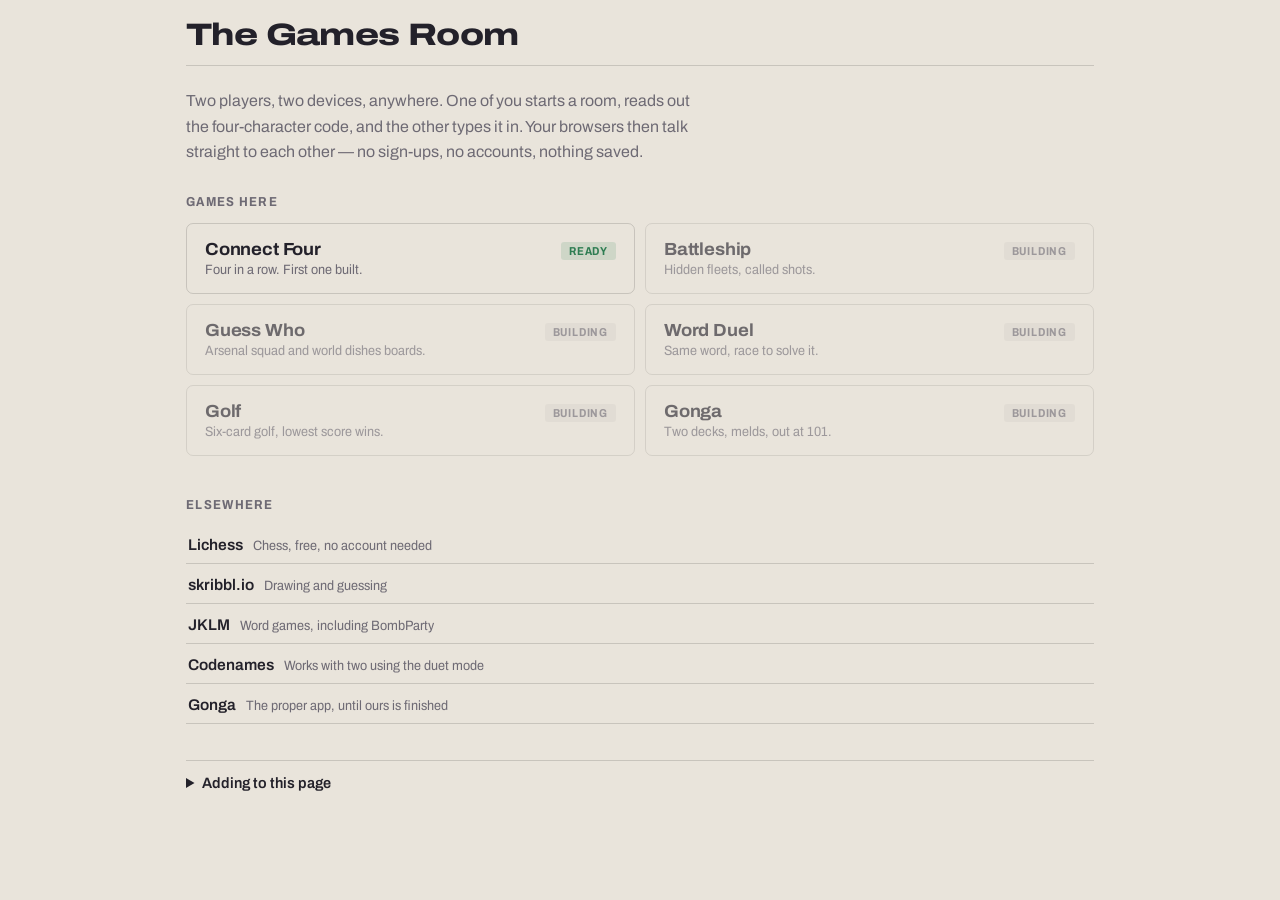
==== index.html @ 80602c5e "Add files via upload" ====
<!DOCTYPE html>
<html lang="en">
<head>
<meta charset="utf-8">
<meta name="viewport" content="width=device-width, initial-scale=1, viewport-fit=cover">
<title>The Games Room</title>
<link rel="preconnect" href="https://fonts.googleapis.com">
<link rel="preconnect" href="https://fonts.gstatic.com" crossorigin>
<link href="https://fonts.googleapis.com/css2?family=Archivo:wdth,wght@62..125,400..800&display=swap" rel="stylesheet">
<link rel="stylesheet" href="base.css">
<style>
  .intro { margin: 22px 0 30px; max-width: 56ch; }
  .intro p { margin: 0; font-size: 16px; line-height: 1.6; color: var(--mute); }

  h2.section {
    margin: 0 0 14px; font-size: 13px; letter-spacing: .1em;
    text-transform: uppercase; color: var(--mute);
    font-variation-settings: 'wdth' 88, 'wght' 700;
  }

  .games { display: grid; gap: 10px; grid-template-columns: 1fr; margin-bottom: 42px; }
  @media (min-width: 620px) { .games { grid-template-columns: 1fr 1fr; } }

  .game {
    display: flex; align-items: baseline; gap: 12px;
    padding: 16px 18px; border-radius: 7px;
    border: 1px solid var(--rule);
    text-decoration: none; color: inherit;
    transition: border-color .15s, background .15s;
  }
  a.game:hover { border-color: var(--accent); background: var(--sunk); }
  .game .name {
    font-size: 17.5px; font-variation-settings: 'wdth' 105, 'wght' 700;
    letter-spacing: -.01em;
  }
  .game .blurb { display: block; font-size: 13.5px; color: var(--mute); font-variation-settings: 'wdth' 92, 'wght' 400; margin-top: 3px; letter-spacing: 0; }
  .game .tag {
    margin-left: auto; flex: none; font-size: 11.5px; letter-spacing: .07em;
    text-transform: uppercase; font-variation-settings: 'wdth' 85, 'wght' 700;
    padding: 3px 8px; border-radius: 3px; white-space: nowrap;
  }
  .game .tag.ready { color: var(--ok); background: color-mix(in srgb, var(--ok) 14%, transparent); }
  .game .tag.soon { color: var(--mute); background: var(--sunk); }
  .game.pending { opacity: .62; }

  .links { display: grid; gap: 2px; margin-bottom: 36px; }
  .links a {
    display: flex; align-items: baseline; gap: 10px; flex-wrap: wrap;
    padding: 10px 2px; color: inherit; text-decoration: none;
    border-bottom: 1px solid var(--rule);
    font-size: 15.5px; font-variation-settings: 'wdth' 100, 'wght' 600;
  }
  .links a:hover { color: var(--accent); }
  .links a span { font-size: 13.5px; color: var(--mute); font-variation-settings: 'wdth' 92, 'wght' 400; }
</style>
</head>
<body>
<div class="wrap">

  <div class="bar">
    <h1>The Games Room</h1>
  </div>

  <div class="intro">
    <p>Two players, two devices, anywhere. One of you starts a room, reads out the four-character
       code, and the other types it in. Your browsers then talk straight to each other &mdash; no
       sign-ups, no accounts, nothing saved.</p>
  </div>

  <h2 class="section">Games here</h2>
  <div class="games">

    <a class="game" href="connect-four.html">
      <span class="name">Connect Four<span class="blurb">Four in a row. First one built.</span></span>
      <span class="tag ready">Ready</span>
    </a>

    <div class="game pending">
      <span class="name">Battleship<span class="blurb">Hidden fleets, called shots.</span></span>
      <span class="tag soon">Building</span>
    </div>

    <div class="game pending">
      <span class="name">Guess Who<span class="blurb">Arsenal squad and world dishes boards.</span></span>
      <span class="tag soon">Building</span>
    </div>

    <div class="game pending">
      <span class="name">Word Duel<span class="blurb">Same word, race to solve it.</span></span>
      <span class="tag soon">Building</span>
    </div>

    <div class="game pending">
      <span class="name">Golf<span class="blurb">Six-card golf, lowest score wins.</span></span>
      <span class="tag soon">Building</span>
    </div>

    <div class="game pending">
      <span class="name">Gonga<span class="blurb">Two decks, melds, out at 101.</span></span>
      <span class="tag soon">Building</span>
    </div>

  </div>

  <h2 class="section">Elsewhere</h2>
  <div class="links">
    <a href="https://lichess.org/" target="_blank" rel="noopener">Lichess <span>Chess, free, no account needed</span></a>
    <a href="https://skribbl.io/" target="_blank" rel="noopener">skribbl.io <span>Drawing and guessing</span></a>
    <a href="https://jklm.fun/" target="_blank" rel="noopener">JKLM <span>Word games, including BombParty</span></a>
    <a href="https://codenames.game/" target="_blank" rel="noopener">Codenames <span>Works with two using the duet mode</span></a>
    <a href="https://playgonga.com/" target="_blank" rel="noopener">Gonga <span>The proper app, until ours is finished</span></a>
  </div>

  <details class="help">
    <summary>Adding to this page</summary>
    <p>The Elsewhere list is plain HTML near the bottom of <code>index.html</code>. Copy one of the
       lines, change the address and the text, and commit. Anything in the top list marked Building
       has no page behind it yet.</p>
  </details>

</div>
</body>
</html>
---- base.css ----
/* Shared shell for every page: warm paper page, dark "board" objects sitting on it.
   Each game overrides --board / --accent for its own identity. */

:root {
  color-scheme: light dark;

  --page: #E9E4DB;
  --ink: #23212A;
  --mute: #6E6A74;
  --rule: rgba(0, 0, 0, .14);
  --sunk: rgba(0, 0, 0, .05);

  --board: #0E4A55;
  --board-edge: #093740;
  --recess: #0A3B44;
  --accent: #D64545;
  --accent-2: #E8B33C;

  --ok: #2E7D52;
  --warn: #B26A12;
  --bad: #B23A34;

  box-sizing: border-box;
  padding-top: env(safe-area-inset-top, 0px);
  padding-bottom: env(safe-area-inset-bottom, 0px);
}

@media (prefers-color-scheme: dark) {
  :root:not([data-theme="light"]) {
    --page: #16151A;
    --ink: #E7E4E0;
    --mute: #969199;
    --rule: rgba(255, 255, 255, .16);
    --sunk: rgba(255, 255, 255, .05);
    --board: #0C3C45;
    --board-edge: #072B32;
    --recess: #082F36;
    --ok: #62BE8E;
    --warn: #DDA24A;
    --bad: #E0736B;
    color-scheme: dark;
  }
}

:root[data-theme="dark"] {
  --page: #16151A;
  --ink: #E7E4E0;
  --mute: #969199;
  --rule: rgba(255, 255, 255, .16);
  --sunk: rgba(255, 255, 255, .05);
  --board: #0C3C45;
  --board-edge: #072B32;
  --recess: #082F36;
  --ok: #62BE8E;
  --warn: #DDA24A;
  --bad: #E0736B;
  color-scheme: dark;
}

*, *::before, *::after { box-sizing: border-box; }
html { scroll-padding-top: env(safe-area-inset-top, 0px); }

body {
  margin: 0;
  background: var(--page);
  color: var(--ink);
  font-family: 'Archivo', 'Helvetica Neue', Arial, sans-serif;
  font-variation-settings: 'wdth' 100;
  -webkit-font-smoothing: antialiased;
}

.wrap {
  max-width: 940px;
  margin: 0 auto;
  padding-block: 20px 56px;
  padding-inline: 16px;
}

/* ---- top bar ---- */
.bar {
  display: flex; align-items: baseline; flex-wrap: wrap;
  gap: 8px 18px; padding-bottom: 14px;
  border-bottom: 1px solid var(--rule);
}
.bar h1 {
  margin: 0;
  font-size: clamp(22px, 4.5vw, 31px);
  font-weight: 800; font-variation-settings: 'wdth' 125, 'wght' 800;
  letter-spacing: -.02em; line-height: 1; text-wrap: balance;
}
.bar .status { font-size: 14px; color: var(--mute); font-variation-settings: 'wdth' 88; }
.bar-actions { margin-left: auto; display: flex; gap: 8px; flex-wrap: wrap; }

.home {
  font-size: 13.5px; color: var(--mute); text-decoration: none;
  font-variation-settings: 'wdth' 90, 'wght' 600;
}
.home:hover { color: var(--ink); text-decoration: underline; }

/* ---- buttons ---- */
button { font: inherit; cursor: pointer; border-radius: 4px; transition: background .15s, border-color .15s, color .15s; }
.btn {
  padding: 8px 14px; font-size: 13.5px;
  font-variation-settings: 'wdth' 92, 'wght' 600;
  background: transparent; color: var(--ink);
  border: 1px solid var(--rule);
}
.btn:hover:not(:disabled) { background: var(--sunk); }
.btn:disabled { opacity: .45; cursor: default; }
.btn.primary { border-color: var(--accent); color: var(--accent); }
.btn.primary:hover:not(:disabled) { background: color-mix(in srgb, var(--accent) 12%, transparent); }
:focus-visible { outline: 3px solid var(--accent); outline-offset: 2px; }

/* ---- lobby ---- */
.lobby { margin-top: 26px; display: grid; gap: 14px; max-width: 460px; }
.lobby h2 {
  margin: 0; font-size: 17px;
  font-variation-settings: 'wdth' 100, 'wght' 700;
  letter-spacing: -.01em;
}
.lobby p { margin: 0; font-size: 14.5px; line-height: 1.55; color: var(--mute); }
.lobby-row { display: flex; gap: 8px; flex-wrap: wrap; align-items: center; }
.lobby input {
  font: inherit; font-size: 16px; letter-spacing: .18em; text-transform: uppercase;
  font-variation-settings: 'wdth' 100, 'wght' 600;
  padding: 8px 12px; width: 8em; min-width: 0;
  background: var(--page); color: var(--ink);
  border: 1px solid var(--rule); border-radius: 4px;
}

.code-plate {
  display: flex; align-items: center; gap: 14px; flex-wrap: wrap;
  padding: 14px 16px; border-radius: 6px;
  background: color-mix(in srgb, var(--accent) 10%, transparent);
  border-left: 4px solid var(--accent);
}
.code-plate .label { font-size: 12.5px; color: var(--mute); font-variation-settings: 'wdth' 88; letter-spacing: .04em; }
.code-plate .code {
  font-size: clamp(30px, 8vw, 42px); line-height: 1;
  font-variation-settings: 'wdth' 120, 'wght' 800;
  letter-spacing: .1em; font-variant-numeric: tabular-nums;
}

.note { font-size: 13.5px; line-height: 1.55; color: var(--mute); }
.note.bad { color: var(--bad); }
.note.ok { color: var(--ok); }

/* ---- turn strip ---- */
.turn {
  margin: 20px 0 16px; display: flex; align-items: center; gap: 11px; flex-wrap: wrap;
  font-size: 15.5px; font-variation-settings: 'wdth' 100, 'wght' 600;
}
.turn .dot { width: 15px; height: 15px; border-radius: 50%; flex: none; box-shadow: inset 0 -2px 3px rgba(0,0,0,.28); }
.turn .dot.p1 { background: var(--accent); }
.turn .dot.p2 { background: var(--accent-2); }
.turn .sub { font-size: 13.5px; color: var(--mute); font-variation-settings: 'wdth' 90, 'wght' 500; }

/* ---- footer notes ---- */
details.help { margin-top: 30px; border-top: 1px solid var(--rule); padding-top: 14px; }
details.help summary { cursor: pointer; font-size: 15px; font-variation-settings: 'wdth' 95, 'wght' 600; }
details.help p, details.help li { font-size: 14.5px; line-height: 1.6; color: var(--mute); max-width: 62ch; }
details.help ul { padding-left: 18px; }
details.help li { margin-bottom: 5px; }

@media (prefers-reduced-motion: reduce) {
  * { animation-duration: .01ms !important; transition-duration: .01ms !important; }
}
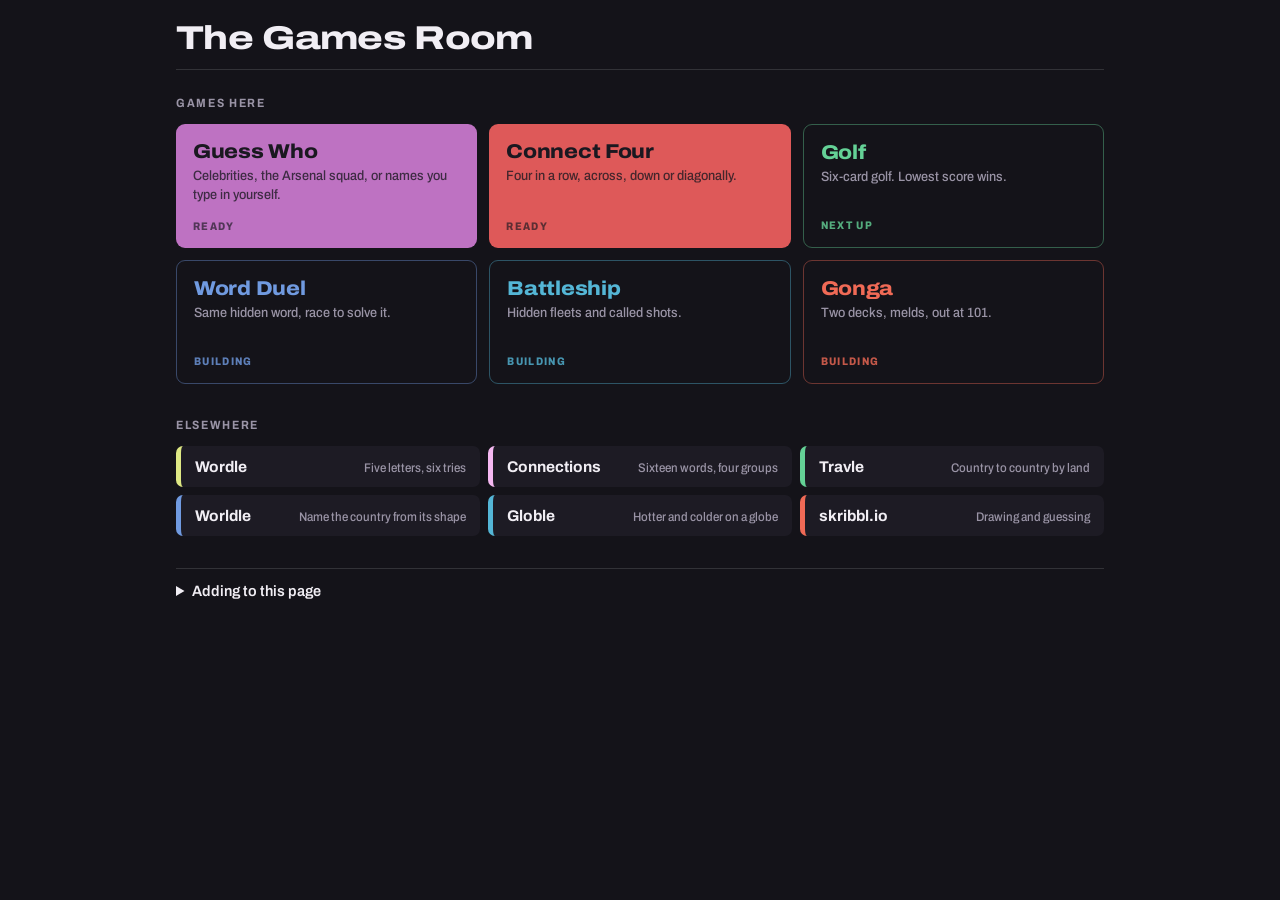
==== commit 2f4a170c: "Rename index (1).html to index.html" ====
--- a/index.html
+++ b/index.html
@@ -9,49 +9,74 @@
 <link href="https://fonts.googleapis.com/css2?family=Archivo:wdth,wght@62..125,400..800&display=swap" rel="stylesheet">
 <link rel="stylesheet" href="base.css">
 <style>
-  .intro { margin: 22px 0 30px; max-width: 56ch; }
-  .intro p { margin: 0; font-size: 16px; line-height: 1.6; color: var(--mute); }
+  .bar h1 { color: var(--ink); }
 
   h2.section {
-    margin: 0 0 14px; font-size: 13px; letter-spacing: .1em;
+    margin: 34px 0 14px; font-size: 12px; letter-spacing: .14em;
     text-transform: uppercase; color: var(--mute);
     font-variation-settings: 'wdth' 88, 'wght' 700;
   }
+  h2.section:first-of-type { margin-top: 26px; }
 
-  .games { display: grid; gap: 10px; grid-template-columns: 1fr; margin-bottom: 42px; }
-  @media (min-width: 620px) { .games { grid-template-columns: 1fr 1fr; } }
+  .games { display: grid; gap: 12px; grid-template-columns: 1fr; }
+  @media (min-width: 560px) { .games { grid-template-columns: 1fr 1fr; } }
+  @media (min-width: 880px) { .games { grid-template-columns: 1fr 1fr 1fr; } }
 
   .game {
-    display: flex; align-items: baseline; gap: 12px;
-    padding: 16px 18px; border-radius: 7px;
-    border: 1px solid var(--rule);
-    text-decoration: none; color: inherit;
-    transition: border-color .15s, background .15s;
+    --fill: var(--c-cyan);
+    display: flex; flex-direction: column; gap: 5px;
+    min-height: 124px;
+    padding: 16px 17px; border-radius: 9px;
+    background: var(--fill); color: var(--on-colour);
+    text-decoration: none;
+    transition: transform .16s cubic-bezier(.3,.7,.4,1), filter .16s;
   }
-  a.game:hover { border-color: var(--accent); background: var(--sunk); }
+  a.game:hover { transform: translateY(-3px); filter: brightness(1.08); }
+  a.game:active { transform: translateY(-1px); }
+
   .game .name {
-    font-size: 17.5px; font-variation-settings: 'wdth' 105, 'wght' 700;
-    letter-spacing: -.01em;
+    font-size: 20px; font-variation-settings: 'wdth' 112, 'wght' 800;
+    letter-spacing: -.015em; line-height: 1.1;
   }
-  .game .blurb { display: block; font-size: 13.5px; color: var(--mute); font-variation-settings: 'wdth' 92, 'wght' 400; margin-top: 3px; letter-spacing: 0; }
+  .game .blurb {
+    font-size: 13.5px; line-height: 1.4; opacity: .78;
+    font-variation-settings: 'wdth' 92, 'wght' 500;
+  }
   .game .tag {
-    margin-left: auto; flex: none; font-size: 11.5px; letter-spacing: .07em;
-    text-transform: uppercase; font-variation-settings: 'wdth' 85, 'wght' 700;
-    padding: 3px 8px; border-radius: 3px; white-space: nowrap;
+    margin-top: auto; font-size: 11px; letter-spacing: .12em;
+    text-transform: uppercase; font-variation-settings: 'wdth' 85, 'wght' 800;
+    opacity: .66;
   }
-  .game .tag.ready { color: var(--ok); background: color-mix(in srgb, var(--ok) 14%, transparent); }
-  .game .tag.soon { color: var(--mute); background: var(--sunk); }
-  .game.pending { opacity: .62; }
 
-  .links { display: grid; gap: 2px; margin-bottom: 36px; }
+  /* not built yet: the colour drops back to an outline */
+  .game.pending {
+    background: transparent;
+    color: var(--fill);
+    border: 1px solid color-mix(in srgb, var(--fill) 40%, transparent);
+  }
+  .game.pending .blurb { color: var(--mute); opacity: 1; }
+  .game.pending .tag { opacity: .8; }
+
+  .links { display: grid; gap: 8px; grid-template-columns: 1fr; }
+  @media (min-width: 560px) { .links { grid-template-columns: 1fr 1fr; } }
+  @media (min-width: 880px) { .links { grid-template-columns: 1fr 1fr 1fr; } }
+
   .links a {
-    display: flex; align-items: baseline; gap: 10px; flex-wrap: wrap;
-    padding: 10px 2px; color: inherit; text-decoration: none;
-    border-bottom: 1px solid var(--rule);
-    font-size: 15.5px; font-variation-settings: 'wdth' 100, 'wght' 600;
+    --fill: var(--c-lime);
+    display: flex; align-items: baseline; gap: 10px;
+    padding: 12px 14px; border-radius: 7px;
+    background: var(--surface); color: var(--ink);
+    text-decoration: none;
+    border-left: 5px solid var(--fill);
+    transition: background .15s, transform .15s;
+    font-size: 15.5px; font-variation-settings: 'wdth' 100, 'wght' 700;
   }
-  .links a:hover { color: var(--accent); }
-  .links a span { font-size: 13.5px; color: var(--mute); font-variation-settings: 'wdth' 92, 'wght' 400; }
+  .links a:hover { background: var(--surface-2); transform: translateX(2px); }
+  .links a span {
+    margin-left: auto; text-align: right;
+    font-size: 12.5px; color: var(--mute);
+    font-variation-settings: 'wdth' 90, 'wght' 500;
+  }
 </style>
 </head>
 <body>
@@ -61,61 +86,64 @@
     <h1>The Games Room</h1>
   </div>
 
-  <div class="intro">
-    <p>Two players, two devices, anywhere. One of you starts a room, reads out the four-character
-       code, and the other types it in. Your browsers then talk straight to each other &mdash; no
-       sign-ups, no accounts, nothing saved.</p>
-  </div>
-
   <h2 class="section">Games here</h2>
   <div class="games">
 
-    <a class="game" href="connect-four.html">
-      <span class="name">Connect Four<span class="blurb">Four in a row. First one built.</span></span>
-      <span class="tag ready">Ready</span>
+    <a class="game" href="guess-who.html" style="--fill: var(--c-purple)">
+      <span class="name">Guess Who</span>
+      <span class="blurb">Celebrities, the Arsenal squad, or names you type in yourself.</span>
+      <span class="tag">Ready</span>
     </a>
 
-    <div class="game pending">
-      <span class="name">Battleship<span class="blurb">Hidden fleets, called shots.</span></span>
-      <span class="tag soon">Building</span>
+    <a class="game" href="connect-four.html" style="--fill: var(--c-red)">
+      <span class="name">Connect Four</span>
+      <span class="blurb">Four in a row, across, down or diagonally.</span>
+      <span class="tag">Ready</span>
+    </a>
+
+    <div class="game pending" style="--fill: var(--c-green)">
+      <span class="name">Golf</span>
+      <span class="blurb">Six-card golf. Lowest score wins.</span>
+      <span class="tag">Next up</span>
     </div>
 
-    <div class="game pending">
-      <span class="name">Guess Who<span class="blurb">Arsenal squad and world dishes boards.</span></span>
-      <span class="tag soon">Building</span>
+    <div class="game pending" style="--fill: var(--c-blue)">
+      <span class="name">Word Duel</span>
+      <span class="blurb">Same hidden word, race to solve it.</span>
+      <span class="tag">Building</span>
     </div>
 
-    <div class="game pending">
-      <span class="name">Word Duel<span class="blurb">Same word, race to solve it.</span></span>
-      <span class="tag soon">Building</span>
+    <div class="game pending" style="--fill: var(--c-cyan)">
+      <span class="name">Battleship</span>
+      <span class="blurb">Hidden fleets and called shots.</span>
+      <span class="tag">Building</span>
     </div>
 
-    <div class="game pending">
-      <span class="name">Golf<span class="blurb">Six-card golf, lowest score wins.</span></span>
-      <span class="tag soon">Building</span>
-    </div>
-
-    <div class="game pending">
-      <span class="name">Gonga<span class="blurb">Two decks, melds, out at 101.</span></span>
-      <span class="tag soon">Building</span>
+    <div class="game pending" style="--fill: var(--c-coral)">
+      <span class="name">Gonga</span>
+      <span class="blurb">Two decks, melds, out at 101.</span>
+      <span class="tag">Building</span>
     </div>
 
   </div>
 
   <h2 class="section">Elsewhere</h2>
   <div class="links">
-    <a href="https://lichess.org/" target="_blank" rel="noopener">Lichess <span>Chess, free, no account needed</span></a>
-    <a href="https://skribbl.io/" target="_blank" rel="noopener">skribbl.io <span>Drawing and guessing</span></a>
-    <a href="https://jklm.fun/" target="_blank" rel="noopener">JKLM <span>Word games, including BombParty</span></a>
-    <a href="https://codenames.game/" target="_blank" rel="noopener">Codenames <span>Works with two using the duet mode</span></a>
-    <a href="https://playgonga.com/" target="_blank" rel="noopener">Gonga <span>The proper app, until ours is finished</span></a>
+    <a href="https://www.nytimes.com/games/wordle/index.html" target="_blank" rel="noopener" style="--fill: var(--c-lime)">Wordle <span>Five letters, six tries</span></a>
+    <a href="https://www.nytimes.com/games/connections" target="_blank" rel="noopener" style="--fill: var(--c-pink)">Connections <span>Sixteen words, four groups</span></a>
+    <a href="https://travle.earth/" target="_blank" rel="noopener" style="--fill: var(--c-green)">Travle <span>Country to country by land</span></a>
+    <a href="https://worldle.teuteuf.fr/" target="_blank" rel="noopener" style="--fill: var(--c-blue)">Worldle <span>Name the country from its shape</span></a>
+    <a href="https://globle-game.com/" target="_blank" rel="noopener" style="--fill: var(--c-cyan)">Globle <span>Hotter and colder on a globe</span></a>
+    <a href="https://skribbl.io/" target="_blank" rel="noopener" style="--fill: var(--c-coral)">skribbl.io <span>Drawing and guessing</span></a>
   </div>
 
   <details class="help">
     <summary>Adding to this page</summary>
     <p>The Elsewhere list is plain HTML near the bottom of <code>index.html</code>. Copy one of the
-       lines, change the address and the text, and commit. Anything in the top list marked Building
-       has no page behind it yet.</p>
+       lines, change the address, the name and the description, and commit. The colour comes from
+       the <code>--fill</code> value at the end of the line; the eight available are named at the
+       top of <code>base.css</code>.</p>
+    <p>A game marked Building has no page behind it yet.</p>
   </details>
 
 </div>
--- a/base.css
+++ b/base.css
@@ -1,60 +1,39 @@
-/* Shared shell for every page: warm paper page, dark "board" objects sitting on it.
-   Each game overrides --board / --accent for its own identity. */
+/* Shared shell. Committed dark: the page is always dark, and the colour comes
+   from the game palette below. Each game page sets --accent to one of them. */
 
 :root {
-  color-scheme: light dark;
+  color-scheme: dark;
 
-  --page: #E9E4DB;
-  --ink: #23212A;
-  --mute: #6E6A74;
-  --rule: rgba(0, 0, 0, .14);
-  --sunk: rgba(0, 0, 0, .05);
+  --page: #141319;
+  --surface: #1D1B24;
+  --surface-2: #26232F;
+  --ink: #F1EEF4;
+  --mute: #9A94A6;
+  --rule: rgba(255, 255, 255, .13);
+  --sunk: rgba(255, 255, 255, .06);
+  --shadow: rgba(0, 0, 0, .45);
 
-  --board: #0E4A55;
-  --board-edge: #093740;
-  --recess: #0A3B44;
-  --accent: #D64545;
-  --accent-2: #E8B33C;
+  /* game palette */
+  --c-red:    #DE5959;
+  --c-blue:   #709AE0;
+  --c-lime:   #DEE884;
+  --c-coral:  #F06A56;
+  --c-purple: #BE72C2;
+  --c-cyan:   #54B6D6;
+  --c-green:  #64D196;
+  --c-pink:   #F5B8F1;
 
-  --ok: #2E7D52;
-  --warn: #B26A12;
-  --bad: #B23A34;
+  /* ink that sits on top of a bright palette fill */
+  --on-colour: #1A1820;
+
+  --accent: var(--c-cyan);
+
+  --ok: #64D196;
+  --bad: #DE5959;
 
   box-sizing: border-box;
   padding-top: env(safe-area-inset-top, 0px);
   padding-bottom: env(safe-area-inset-bottom, 0px);
-}
-
-@media (prefers-color-scheme: dark) {
-  :root:not([data-theme="light"]) {
-    --page: #16151A;
-    --ink: #E7E4E0;
-    --mute: #969199;
-    --rule: rgba(255, 255, 255, .16);
-    --sunk: rgba(255, 255, 255, .05);
-    --board: #0C3C45;
-    --board-edge: #072B32;
-    --recess: #082F36;
-    --ok: #62BE8E;
-    --warn: #DDA24A;
-    --bad: #E0736B;
-    color-scheme: dark;
-  }
-}
-
-:root[data-theme="dark"] {
-  --page: #16151A;
-  --ink: #E7E4E0;
-  --mute: #969199;
-  --rule: rgba(255, 255, 255, .16);
-  --sunk: rgba(255, 255, 255, .05);
-  --board: #0C3C45;
-  --board-edge: #072B32;
-  --recess: #082F36;
-  --ok: #62BE8E;
-  --warn: #DDA24A;
-  --bad: #E0736B;
-  color-scheme: dark;
 }
 
 *, *::before, *::after { box-sizing: border-box; }
@@ -70,76 +49,94 @@
 }
 
 .wrap {
-  max-width: 940px;
+  max-width: 960px;
   margin: 0 auto;
-  padding-block: 20px 56px;
+  padding-block: 22px 60px;
   padding-inline: 16px;
 }
 
 /* ---- top bar ---- */
 .bar {
   display: flex; align-items: baseline; flex-wrap: wrap;
-  gap: 8px 18px; padding-bottom: 14px;
+  gap: 8px 16px; padding-bottom: 14px;
   border-bottom: 1px solid var(--rule);
 }
 .bar h1 {
   margin: 0;
-  font-size: clamp(22px, 4.5vw, 31px);
+  font-size: clamp(23px, 4.6vw, 33px);
   font-weight: 800; font-variation-settings: 'wdth' 125, 'wght' 800;
   letter-spacing: -.02em; line-height: 1; text-wrap: balance;
+  color: var(--accent);
 }
-.bar .status { font-size: 14px; color: var(--mute); font-variation-settings: 'wdth' 88; }
 .bar-actions { margin-left: auto; display: flex; gap: 8px; flex-wrap: wrap; }
 
+.chip {
+  font-size: 12.5px; color: var(--mute);
+  font-variation-settings: 'wdth' 88, 'wght' 600;
+  letter-spacing: .05em;
+}
+.chip b { color: var(--ink); font-variation-settings: 'wdth' 100, 'wght' 700; letter-spacing: .12em; }
+
 .home {
+  display: inline-block; margin-top: 12px;
   font-size: 13.5px; color: var(--mute); text-decoration: none;
   font-variation-settings: 'wdth' 90, 'wght' 600;
 }
-.home:hover { color: var(--ink); text-decoration: underline; }
+.home:hover { color: var(--accent); }
 
 /* ---- buttons ---- */
-button { font: inherit; cursor: pointer; border-radius: 4px; transition: background .15s, border-color .15s, color .15s; }
+button { font: inherit; cursor: pointer; border-radius: 5px; transition: background .15s, border-color .15s, color .15s, opacity .15s; }
 .btn {
-  padding: 8px 14px; font-size: 13.5px;
+  padding: 8px 15px; font-size: 13.5px;
   font-variation-settings: 'wdth' 92, 'wght' 600;
   background: transparent; color: var(--ink);
   border: 1px solid var(--rule);
 }
-.btn:hover:not(:disabled) { background: var(--sunk); }
-.btn:disabled { opacity: .45; cursor: default; }
-.btn.primary { border-color: var(--accent); color: var(--accent); }
-.btn.primary:hover:not(:disabled) { background: color-mix(in srgb, var(--accent) 12%, transparent); }
+.btn:hover:not(:disabled) { background: var(--sunk); border-color: var(--accent); }
+.btn:disabled { opacity: .4; cursor: default; }
+.btn.primary {
+  background: var(--accent); color: var(--on-colour);
+  border-color: var(--accent);
+  font-variation-settings: 'wdth' 95, 'wght' 700;
+}
+.btn.primary:hover:not(:disabled) { filter: brightness(1.12); background: var(--accent); }
 :focus-visible { outline: 3px solid var(--accent); outline-offset: 2px; }
 
+/* ---- forms ---- */
+input, textarea, select {
+  font: inherit; color: var(--ink);
+  background: var(--surface); border: 1px solid var(--rule); border-radius: 5px;
+  padding: 9px 12px; min-width: 0;
+}
+input:focus, textarea:focus, select:focus { border-color: var(--accent); }
+textarea { width: 100%; resize: vertical; line-height: 1.5; font-size: 14.5px; }
+
 /* ---- lobby ---- */
-.lobby { margin-top: 26px; display: grid; gap: 14px; max-width: 460px; }
+.lobby { margin-top: 26px; display: grid; gap: 16px; max-width: 520px; }
 .lobby h2 {
   margin: 0; font-size: 17px;
-  font-variation-settings: 'wdth' 100, 'wght' 700;
-  letter-spacing: -.01em;
+  font-variation-settings: 'wdth' 100, 'wght' 700; letter-spacing: -.01em;
 }
 .lobby p { margin: 0; font-size: 14.5px; line-height: 1.55; color: var(--mute); }
 .lobby-row { display: flex; gap: 8px; flex-wrap: wrap; align-items: center; }
-.lobby input {
-  font: inherit; font-size: 16px; letter-spacing: .18em; text-transform: uppercase;
+.lobby input.code {
+  font-size: 16px; letter-spacing: .18em; text-transform: uppercase;
   font-variation-settings: 'wdth' 100, 'wght' 600;
-  padding: 8px 12px; width: 8em; min-width: 0;
-  background: var(--page); color: var(--ink);
-  border: 1px solid var(--rule); border-radius: 4px;
+  width: 7.5em; text-align: center;
 }
 
 .code-plate {
-  display: flex; align-items: center; gap: 14px; flex-wrap: wrap;
-  padding: 14px 16px; border-radius: 6px;
-  background: color-mix(in srgb, var(--accent) 10%, transparent);
-  border-left: 4px solid var(--accent);
+  display: flex; align-items: center; gap: 16px; flex-wrap: wrap;
+  padding: 16px 18px; border-radius: 8px;
+  background: var(--accent); color: var(--on-colour);
 }
-.code-plate .label { font-size: 12.5px; color: var(--mute); font-variation-settings: 'wdth' 88; letter-spacing: .04em; }
+.code-plate .label { font-size: 11.5px; letter-spacing: .1em; font-variation-settings: 'wdth' 88, 'wght' 700; opacity: .72; }
 .code-plate .code {
-  font-size: clamp(30px, 8vw, 42px); line-height: 1;
+  font-size: clamp(32px, 9vw, 46px); line-height: 1.05;
   font-variation-settings: 'wdth' 120, 'wght' 800;
-  letter-spacing: .1em; font-variant-numeric: tabular-nums;
+  letter-spacing: .12em; font-variant-numeric: tabular-nums;
 }
+.code-plate .note { color: var(--on-colour); opacity: .8; }
 
 .note { font-size: 13.5px; line-height: 1.55; color: var(--mute); }
 .note.bad { color: var(--bad); }
@@ -147,16 +144,14 @@
 
 /* ---- turn strip ---- */
 .turn {
-  margin: 20px 0 16px; display: flex; align-items: center; gap: 11px; flex-wrap: wrap;
-  font-size: 15.5px; font-variation-settings: 'wdth' 100, 'wght' 600;
+  margin: 22px 0 16px; display: flex; align-items: center; gap: 11px; flex-wrap: wrap;
+  font-size: 16px; font-variation-settings: 'wdth' 100, 'wght' 700;
 }
-.turn .dot { width: 15px; height: 15px; border-radius: 50%; flex: none; box-shadow: inset 0 -2px 3px rgba(0,0,0,.28); }
-.turn .dot.p1 { background: var(--accent); }
-.turn .dot.p2 { background: var(--accent-2); }
+.turn .dot { width: 15px; height: 15px; border-radius: 50%; flex: none; }
 .turn .sub { font-size: 13.5px; color: var(--mute); font-variation-settings: 'wdth' 90, 'wght' 500; }
 
-/* ---- footer notes ---- */
-details.help { margin-top: 30px; border-top: 1px solid var(--rule); padding-top: 14px; }
+/* ---- help ---- */
+details.help { margin-top: 32px; border-top: 1px solid var(--rule); padding-top: 14px; }
 details.help summary { cursor: pointer; font-size: 15px; font-variation-settings: 'wdth' 95, 'wght' 600; }
 details.help p, details.help li { font-size: 14.5px; line-height: 1.6; color: var(--mute); max-width: 62ch; }
 details.help ul { padding-left: 18px; }
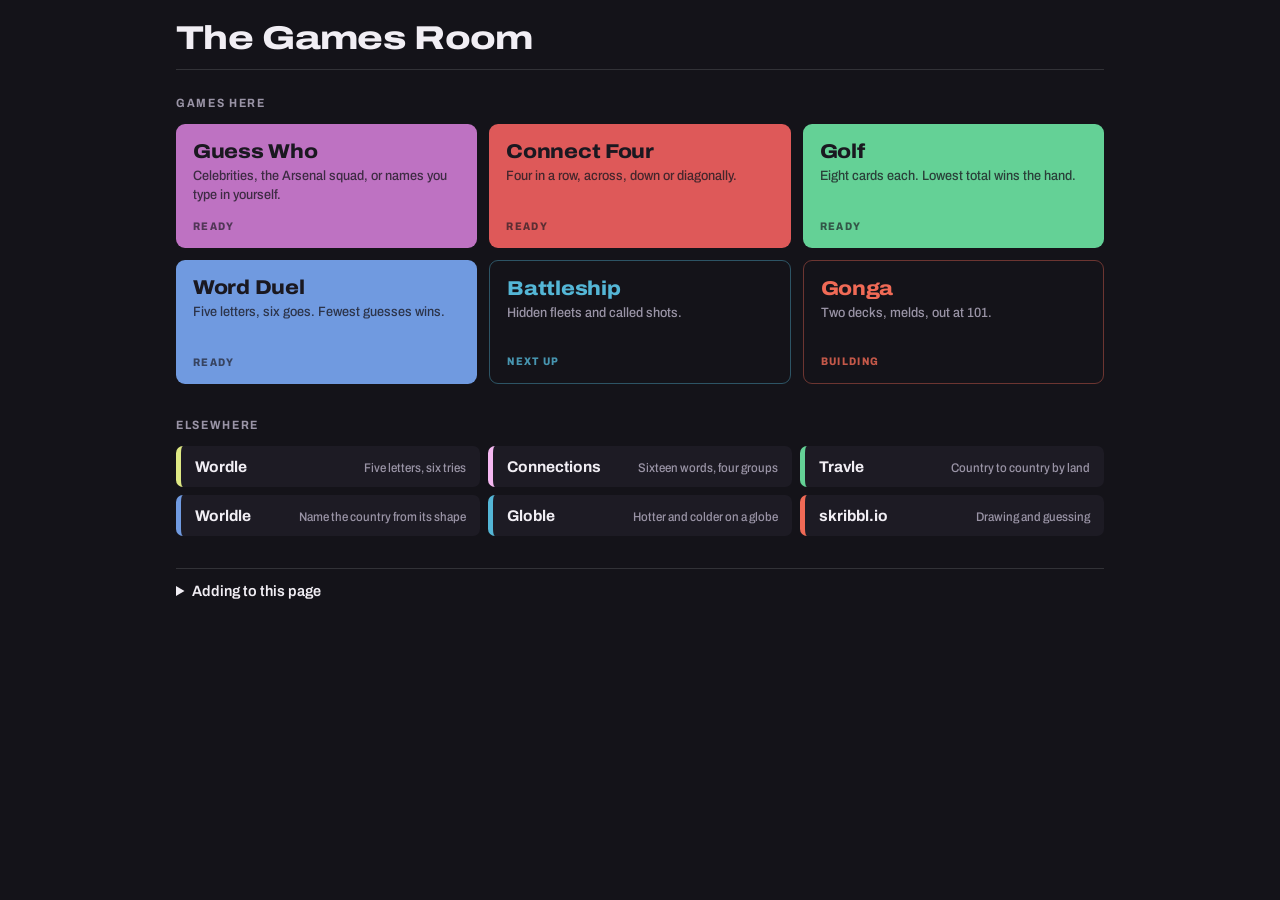
==== commit 2d5522f8: "Add files via upload" ====
--- a/index.html
+++ b/index.html
@@ -101,22 +101,22 @@
       <span class="tag">Ready</span>
     </a>
 
-    <div class="game pending" style="--fill: var(--c-green)">
+    <a class="game" href="golf.html" style="--fill: var(--c-green)">
       <span class="name">Golf</span>
-      <span class="blurb">Six-card golf. Lowest score wins.</span>
-      <span class="tag">Next up</span>
-    </div>
+      <span class="blurb">Eight cards each. Lowest total wins the hand.</span>
+      <span class="tag">Ready</span>
+    </a>
 
-    <div class="game pending" style="--fill: var(--c-blue)">
+    <a class="game" href="word-duel.html" style="--fill: var(--c-blue)">
       <span class="name">Word Duel</span>
-      <span class="blurb">Same hidden word, race to solve it.</span>
-      <span class="tag">Building</span>
-    </div>
+      <span class="blurb">Five letters, six goes. Fewest guesses wins.</span>
+      <span class="tag">Ready</span>
+    </a>
 
     <div class="game pending" style="--fill: var(--c-cyan)">
       <span class="name">Battleship</span>
       <span class="blurb">Hidden fleets and called shots.</span>
-      <span class="tag">Building</span>
+      <span class="tag">Next up</span>
     </div>
 
     <div class="game pending" style="--fill: var(--c-coral)">
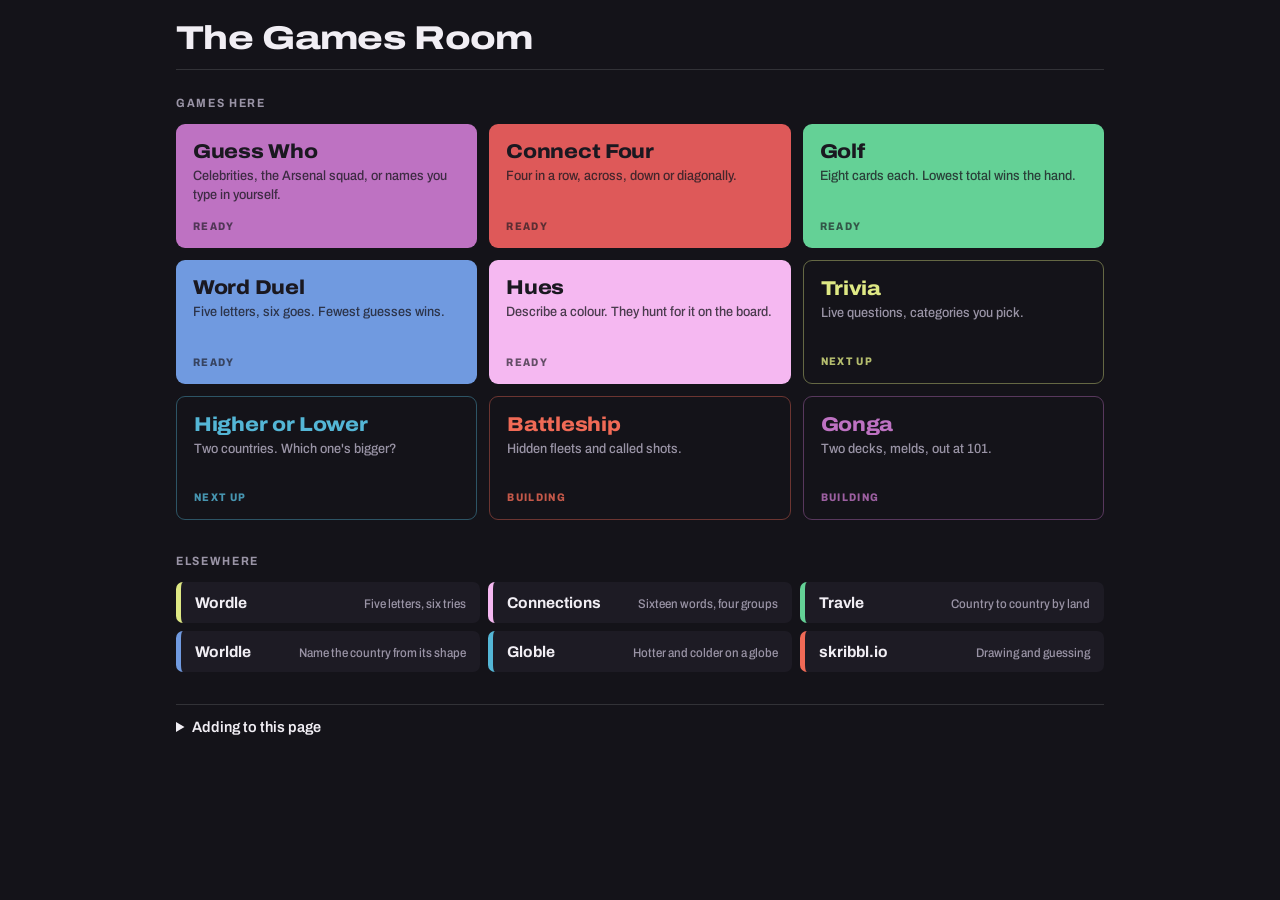
==== commit 6777f3e5: "Add files via upload" ====
--- a/index.html
+++ b/index.html
@@ -113,13 +113,31 @@
       <span class="tag">Ready</span>
     </a>
 
+    <a class="game" href="hues.html" style="--fill: var(--c-pink)">
+      <span class="name">Hues</span>
+      <span class="blurb">Describe a colour. They hunt for it on the board.</span>
+      <span class="tag">Ready</span>
+    </a>
+
+    <div class="game pending" style="--fill: var(--c-lime)">
+      <span class="name">Trivia</span>
+      <span class="blurb">Live questions, categories you pick.</span>
+      <span class="tag">Next up</span>
+    </div>
+
     <div class="game pending" style="--fill: var(--c-cyan)">
-      <span class="name">Battleship</span>
-      <span class="blurb">Hidden fleets and called shots.</span>
+      <span class="name">Higher or Lower</span>
+      <span class="blurb">Two countries. Which one's bigger?</span>
       <span class="tag">Next up</span>
     </div>
 
     <div class="game pending" style="--fill: var(--c-coral)">
+      <span class="name">Battleship</span>
+      <span class="blurb">Hidden fleets and called shots.</span>
+      <span class="tag">Building</span>
+    </div>
+
+    <div class="game pending" style="--fill: var(--c-purple)">
       <span class="name">Gonga</span>
       <span class="blurb">Two decks, melds, out at 101.</span>
       <span class="tag">Building</span>
